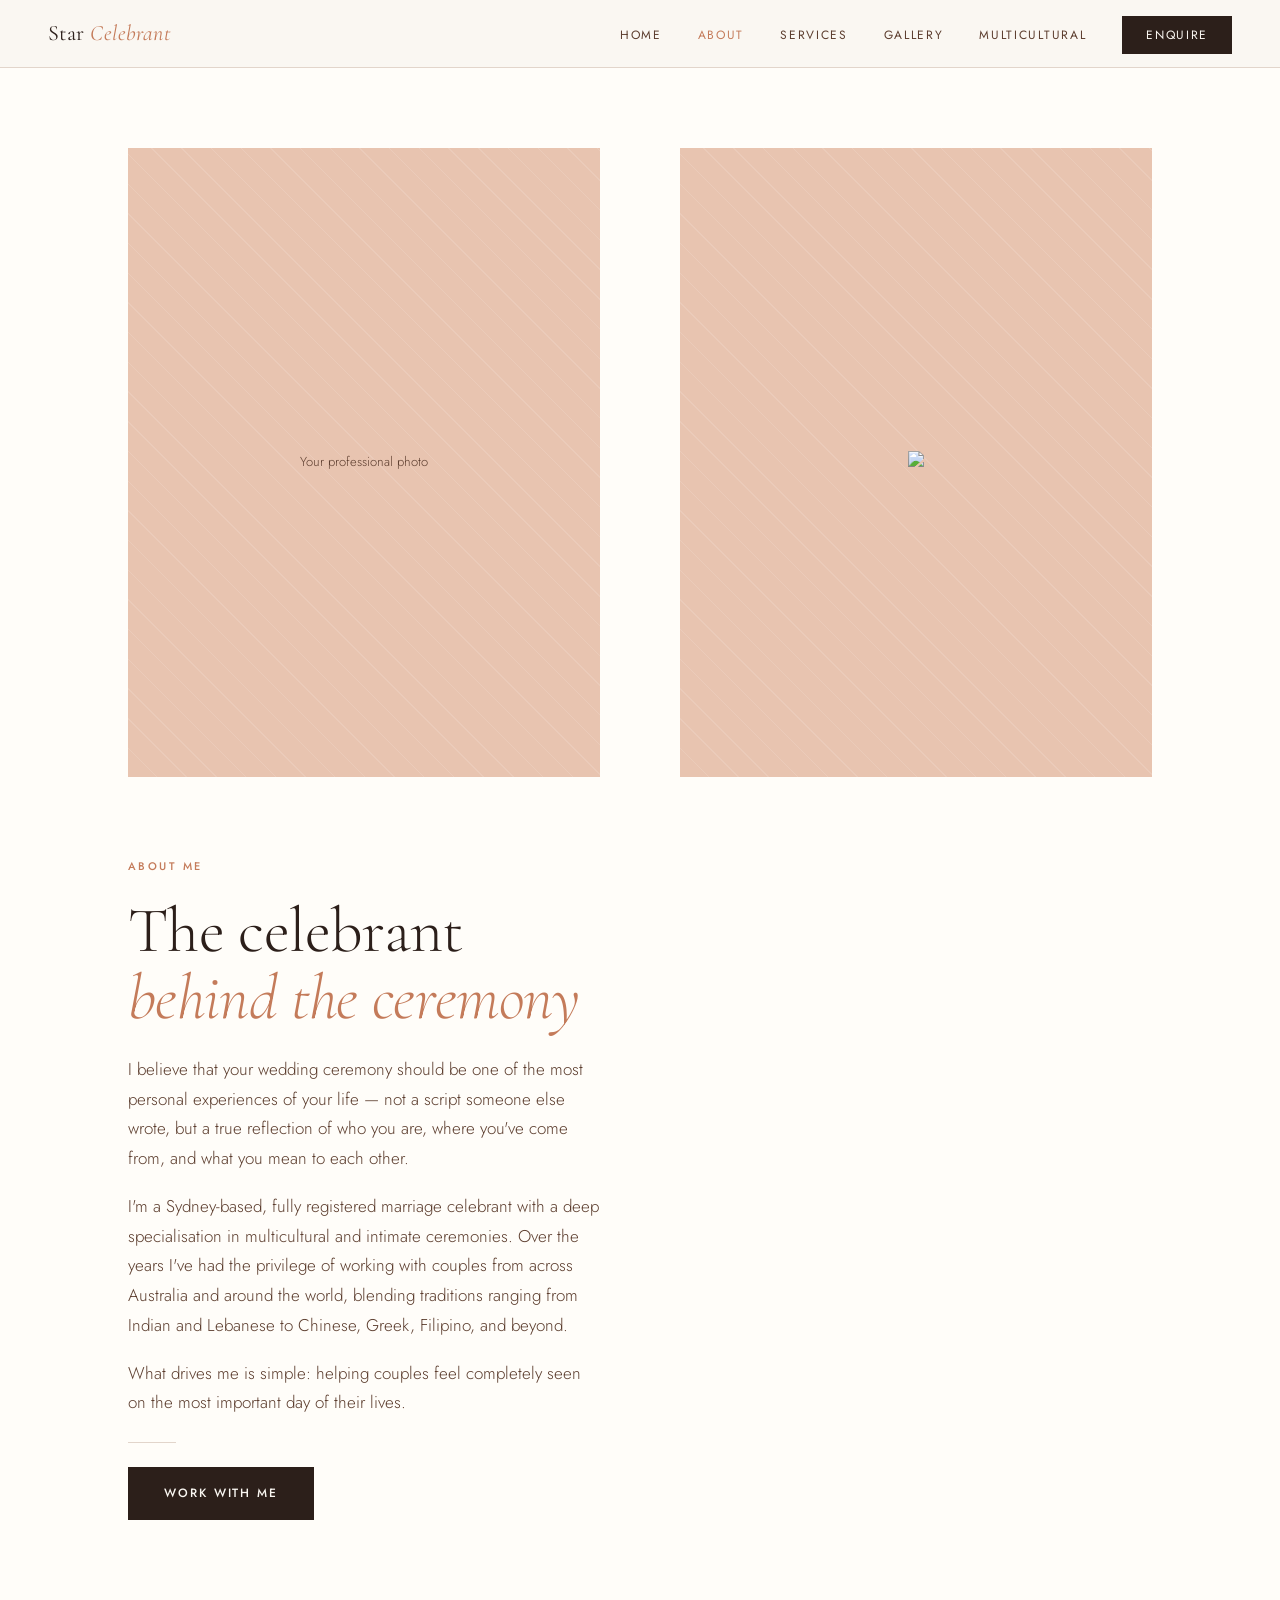
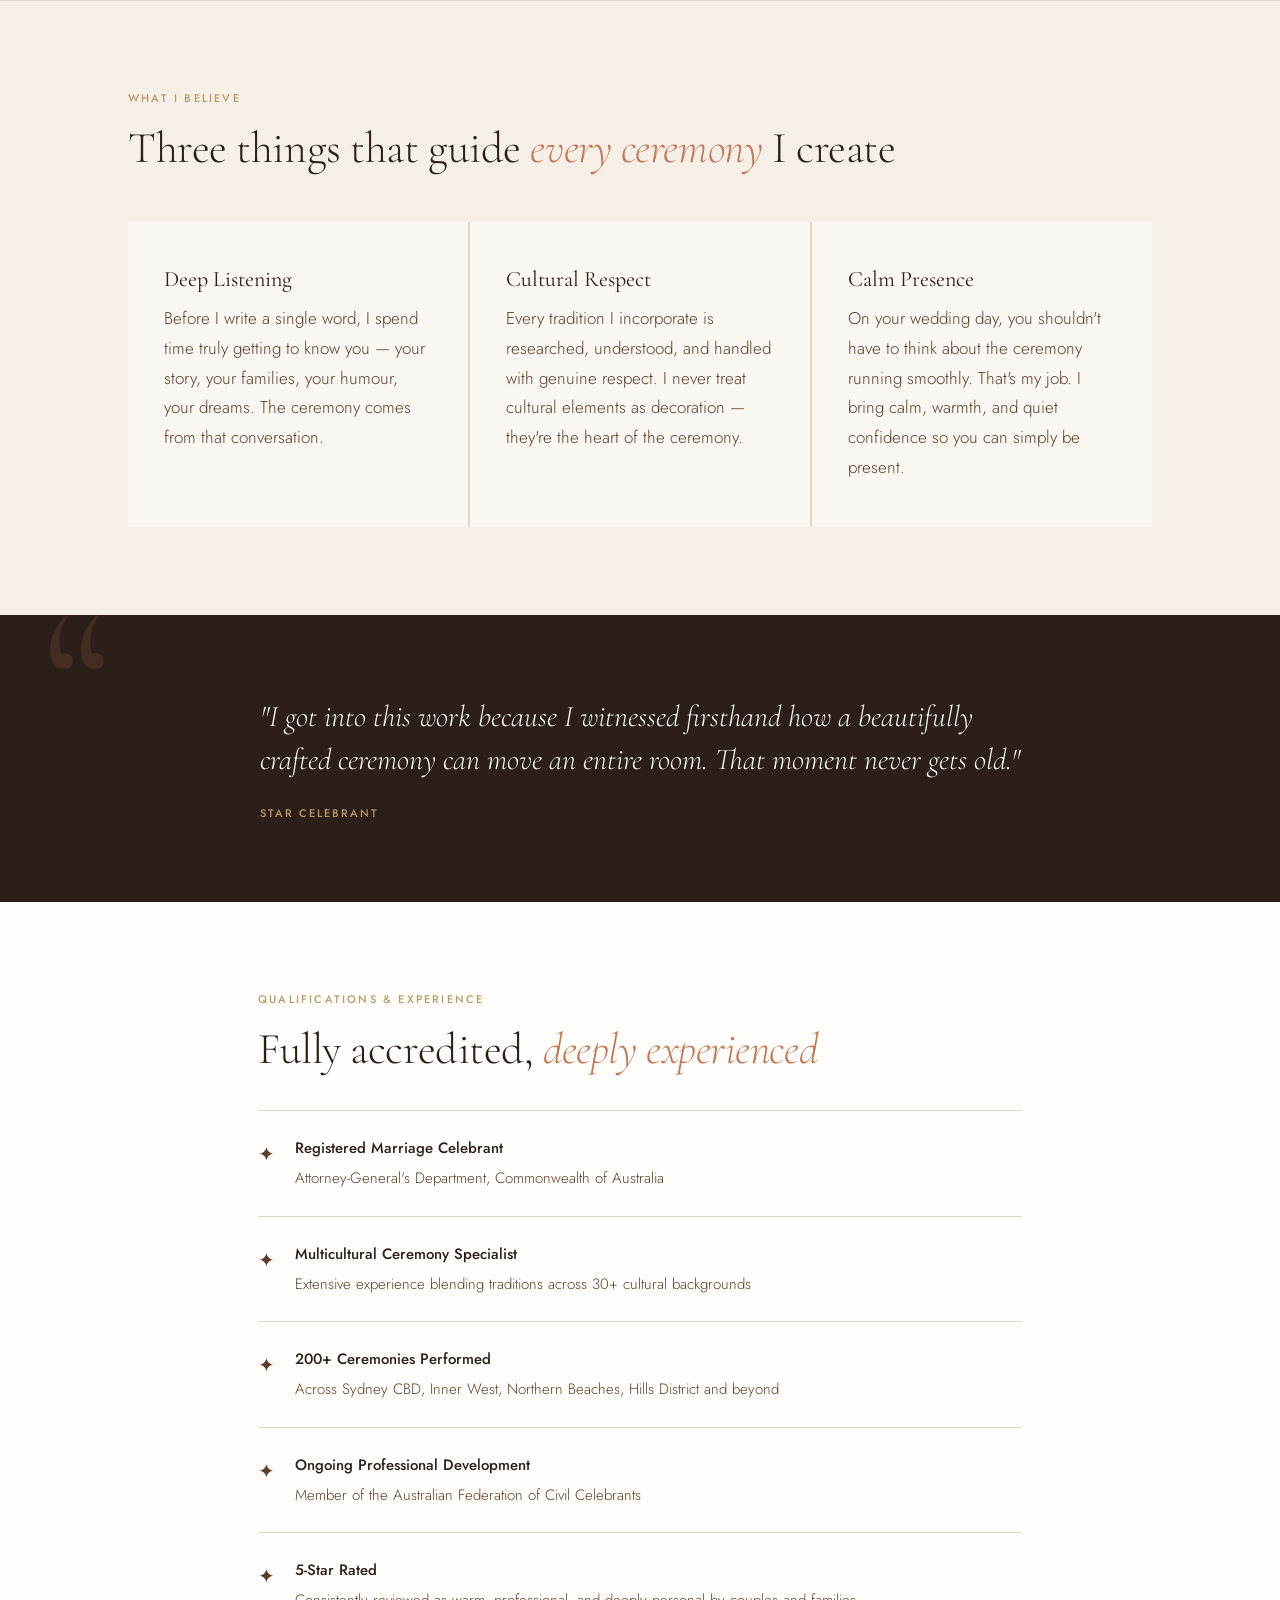
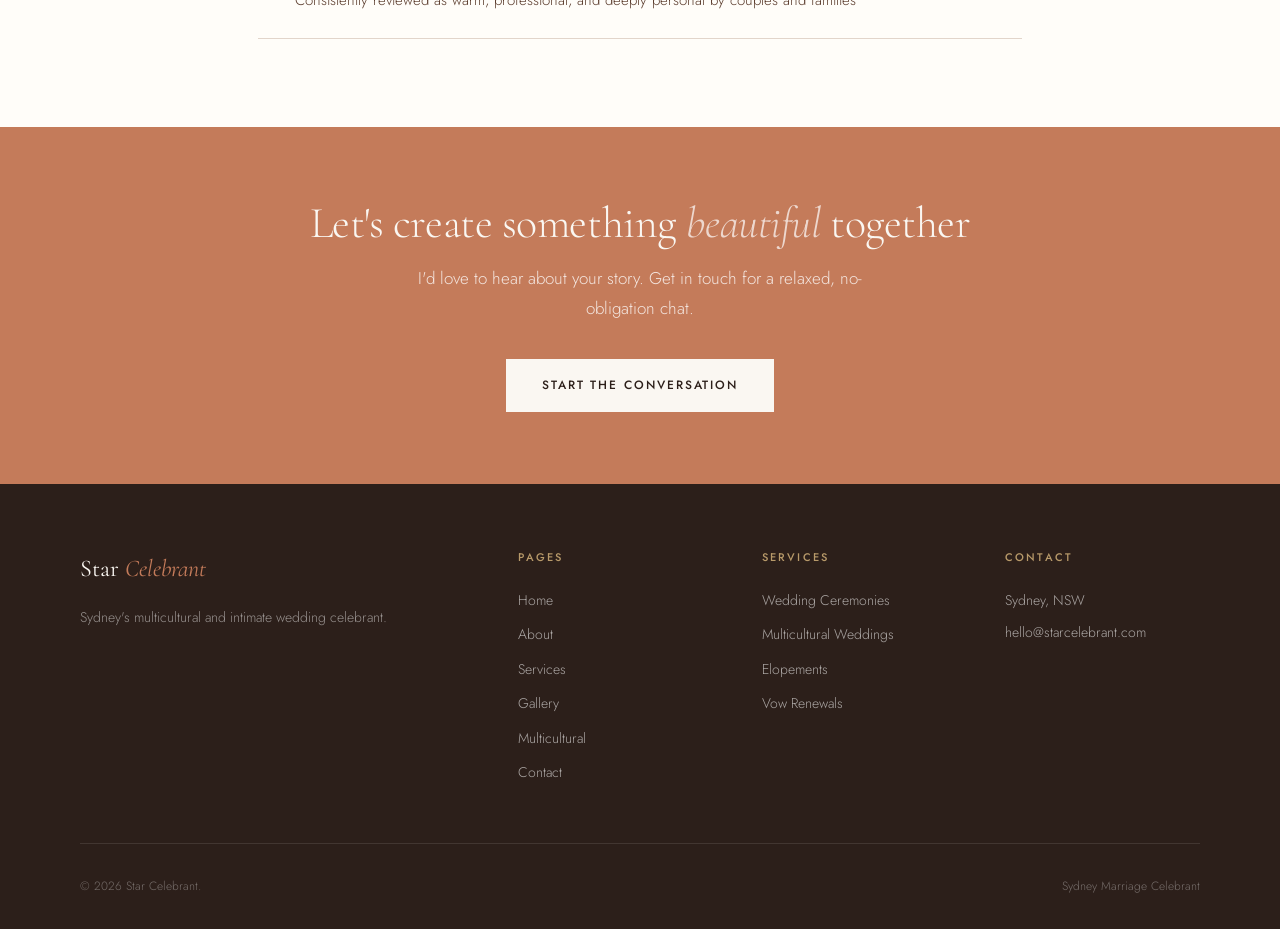
==== about.html @ bdd10b02 "Add files via upload" ====
<!DOCTYPE html>
<html lang="en">
<head>
<meta charset="UTF-8"><meta name="viewport" content="width=device-width, initial-scale=1.0">
<title>About — Star Celebrant Sydney</title>
<link rel="stylesheet" href="style.css">
<style>
.page-hero{background:var(--warm-white);padding:80px 0;border-bottom:1px solid var(--border);}
.page-hero-grid{display:grid;grid-template-columns:1fr 1fr;gap:80px;align-items:center;}
.photo-ph{aspect-ratio:3/4;background:var(--blush);display:flex;align-items:center;justify-content:center;position:relative;overflow:hidden;}
.photo-ph::after{content:'';position:absolute;inset:0;background:repeating-linear-gradient(45deg,transparent,transparent 20px,rgba(255,255,255,.12) 20px,rgba(255,255,255,.12) 21px);}
.photo-ph p{font-size:13px;color:var(--mid);z-index:1;}
.values{background:var(--section-alt);}
.values-grid{display:grid;grid-template-columns:repeat(3,1fr);gap:2px;background:var(--border);margin-top:48px;}
.value-card{background:var(--cream);padding:44px 36px;}
.value-card h3{font-size:22px;margin-bottom:12px;}
.credentials{background:var(--warm-white);}
.cred-list{list-style:none;margin-top:36px;}
.cred-list li{display:flex;gap:20px;padding:24px 0;border-top:1px solid var(--border);font-size:15px;color:var(--mid);align-items:start;}
.cred-list li:last-child{border-bottom:1px solid var(--border);}
.cred-icon{font-size:20px;flex-shrink:0;margin-top:2px;}
.cred-list strong{display:block;color:var(--deep);font-weight:500;font-size:15px;margin-bottom:4px;}
@media(max-width:860px){.page-hero-grid{grid-template-columns:1fr;}.values-grid{grid-template-columns:1fr;}}
</style>
</head>
<body>
<nav>
  <a href="index.html" class="nav-brand">Star <span>Celebrant</span></a>
  <button class="nav-toggle" onclick="document.querySelector('.nav-links').classList.toggle('open')">☰</button>
  <ul class="nav-links">
    <li><a href="index.html">Home</a></li>
    <li><a href="about.html" class="active">About</a></li>
    <li><a href="services.html">Services</a></li>
    <li><a href="gallery.html">Gallery</a></li>
    <li><a href="multicultural.html">Multicultural</a></li>
    <li><a href="contact.html" class="nav-cta">Enquire</a></li>
  </ul>
</nav>
<main>
<section class="page-hero">
  <div class="container-wide">
    <div class="page-hero-grid">
      <div class="photo-ph"><p>Your professional photo</p></div>
      <div class="photo-ph"><p><img src="https://raw.githubusercontent.com/rohitrevo/starcelebrant/refs/heads/main/images/StarCelebrantProfile.jpg?token=GHSAT0AAAAAAD56JT7UPALTMC3V56FE7LGQ2QSI5WQ"></p></div>
      <div>
        <span class="eyebrow">About Me</span>
        <h1>The celebrant <em>behind the ceremony</em></h1>
        <p style="margin-top:24px;">I believe that your wedding ceremony should be one of the most personal experiences of your life — not a script someone else wrote, but a true reflection of who you are, where you've come from, and what you mean to each other.</p>
        <p>I'm a Sydney-based, fully registered marriage celebrant with a deep specialisation in multicultural and intimate ceremonies. Over the years I've had the privilege of working with couples from across Australia and around the world, blending traditions ranging from Indian and Lebanese to Chinese, Greek, Filipino, and beyond.</p>
        <p>What drives me is simple: helping couples feel completely seen on the most important day of their lives.</p>
        <div class="divider"></div>
        <a href="contact.html" class="btn-primary">Work With Me</a>
      </div>
    </div>
  </div>
</section>

<section class="values">
  <div class="container-wide">
    <span class="section-label">What I Believe</span>
    <h2>Three things that guide <em>every ceremony</em> I create</h2>
    <div class="values-grid">
      <div class="value-card"><h3>Deep Listening</h3><p>Before I write a single word, I spend time truly getting to know you — your story, your families, your humour, your dreams. The ceremony comes from that conversation.</p></div>
      <div class="value-card"><h3>Cultural Respect</h3><p>Every tradition I incorporate is researched, understood, and handled with genuine respect. I never treat cultural elements as decoration — they're the heart of the ceremony.</p></div>
      <div class="value-card"><h3>Calm Presence</h3><p>On your wedding day, you shouldn't have to think about the ceremony running smoothly. That's my job. I bring calm, warmth, and quiet confidence so you can simply be present.</p></div>
    </div>
  </div>
</section>

<div class="pull-quote">
  <div class="container-wide">
    <blockquote>"I got into this work because I witnessed firsthand how a beautifully crafted ceremony can move an entire room. That moment never gets old."<cite>Star Celebrant</cite></blockquote>
  </div>
</div>

<section class="credentials">
  <div class="container">
    <span class="section-label">Qualifications & Experience</span>
    <h2>Fully accredited, <em>deeply experienced</em></h2>
    <ul class="cred-list">
      <li><span class="cred-icon">✦</span><div><strong>Registered Marriage Celebrant</strong>Attorney-General's Department, Commonwealth of Australia</div></li>
      <li><span class="cred-icon">✦</span><div><strong>Multicultural Ceremony Specialist</strong>Extensive experience blending traditions across 30+ cultural backgrounds</div></li>
      <li><span class="cred-icon">✦</span><div><strong>200+ Ceremonies Performed</strong>Across Sydney CBD, Inner West, Northern Beaches, Hills District and beyond</div></li>
      <li><span class="cred-icon">✦</span><div><strong>Ongoing Professional Development</strong>Member of the Australian Federation of Civil Celebrants</div></li>
      <li><span class="cred-icon">✦</span><div><strong>5-Star Rated</strong>Consistently reviewed as warm, professional, and deeply personal by couples and families</div></li>
    </ul>
  </div>
</section>

<div class="cta-strip" style="background:var(--terracotta);padding:72px 48px;text-align:center;">
  <div class="container">
    <h2 style="color:var(--cream);margin-bottom:16px;">Let's create something <em style="color:rgba(255,255,255,.7);">beautiful</em> together</h2>
    <p style="color:rgba(255,255,255,.8);max-width:480px;margin:0 auto 36px;">I'd love to hear about your story. Get in touch for a relaxed, no-obligation chat.</p>
    <a href="contact.html" class="btn-light" style="background:var(--cream);color:var(--deep);text-decoration:none;font-family:'Jost',sans-serif;font-size:12px;letter-spacing:.16em;text-transform:uppercase;font-weight:500;padding:16px 36px;display:inline-block;">Start the Conversation</a>
  </div>
</div>
</main>
<footer>
  <div class="footer-grid">
    <div><span class="footer-brand">Star <span>Celebrant</span></span><p class="footer-desc">Sydney's multicultural and intimate wedding celebrant.</p></div>
    <div class="footer-col"><h4>Pages</h4><a href="index.html">Home</a><a href="about.html">About</a><a href="services.html">Services</a><a href="gallery.html">Gallery</a><a href="multicultural.html">Multicultural</a><a href="contact.html">Contact</a></div>
    <div class="footer-col"><h4>Services</h4><a href="services.html">Wedding Ceremonies</a><a href="services.html">Multicultural Weddings</a><a href="services.html">Elopements</a><a href="services.html">Vow Renewals</a></div>
    <div class="footer-col"><h4>Contact</h4><p>Sydney, NSW</p><a href="mailto:hello@starcelebrant.com">hello@starcelebrant.com</a></div>
  </div>
  <div class="footer-bottom"><span>© 2026 Star Celebrant.</span><span>Sydney Marriage Celebrant</span></div>
</footer>
</body></html>
---- style.css ----
@import url('https://fonts.googleapis.com/css2?family=Cormorant+Garamond:ital,wght@0,300;0,400;0,600;1,300;1,400;1,600&family=Jost:wght@300;400;500&display=swap');

*, *::before, *::after { box-sizing: border-box; margin: 0; padding: 0; }

:root {
  --cream: #FAF7F2;
  --warm-white: #FFFDF9;
  --blush: #E8C4B0;
  --blush-light: #F4DDD1;
  --terracotta: #C47B5A;
  --terracotta-dark: #A0613F;
  --deep: #2C1F1A;
  --mid: #5C3D2E;
  --muted: #9A7E72;
  --gold: #B89A6A;
  --border: #E2D5CB;
  --section-alt: #F5EFE8;
}

body {
  font-family: 'Jost', sans-serif;
  background: var(--cream);
  color: var(--deep);
  font-size: 17px;
  line-height: 1.75;
  font-weight: 300;
}

/* NAV */
nav {
  position: fixed;
  top: 0; left: 0; right: 0;
  z-index: 100;
  background: rgba(250, 247, 242, 0.95);
  backdrop-filter: blur(8px);
  border-bottom: 1px solid var(--border);
  padding: 0 48px;
  height: 68px;
  display: flex;
  align-items: center;
  justify-content: space-between;
}

.nav-brand {
  font-family: 'Cormorant Garamond', serif;
  font-size: 22px;
  font-weight: 400;
  color: var(--deep);
  text-decoration: none;
  letter-spacing: 0.02em;
}

.nav-brand span { color: var(--terracotta); font-style: italic; }

.nav-links {
  display: flex;
  align-items: center;
  gap: 36px;
  list-style: none;
}

.nav-links a {
  font-size: 12px;
  letter-spacing: 0.14em;
  text-transform: uppercase;
  font-weight: 400;
  color: var(--mid);
  text-decoration: none;
  transition: color 0.2s;
}

.nav-links a:hover, .nav-links a.active { color: var(--terracotta); }

.nav-cta {
  background: var(--deep) !important;
  color: var(--cream) !important;
  padding: 10px 24px !important;
  letter-spacing: 0.14em !important;
  transition: background 0.2s !important;
}

.nav-cta:hover { background: var(--terracotta) !important; }

/* PAGE OFFSET */
main { padding-top: 68px; }

/* SHARED TYPOGRAPHY */
.eyebrow {
  font-size: 11px;
  letter-spacing: 0.22em;
  text-transform: uppercase;
  color: var(--terracotta);
  font-weight: 500;
  display: block;
  margin-bottom: 20px;
}

h1 {
  font-family: 'Cormorant Garamond', serif;
  font-size: 64px;
  line-height: 1.05;
  font-weight: 300;
  color: var(--deep);
  letter-spacing: -0.01em;
}

h1 em, h2 em { font-style: italic; color: var(--terracotta); }

h2 {
  font-family: 'Cormorant Garamond', serif;
  font-size: 44px;
  line-height: 1.12;
  font-weight: 300;
  color: var(--deep);
  letter-spacing: -0.01em;
  margin-bottom: 24px;
}

h3 {
  font-family: 'Cormorant Garamond', serif;
  font-size: 26px;
  font-weight: 400;
  color: var(--deep);
  margin-bottom: 12px;
  line-height: 1.2;
}

p { color: var(--mid); margin-bottom: 18px; }
p:last-child { margin-bottom: 0; }

.section-label {
  font-size: 11px;
  letter-spacing: 0.2em;
  text-transform: uppercase;
  color: var(--gold);
  font-weight: 500;
  display: block;
  margin-bottom: 16px;
}

/* LAYOUT */
.container { max-width: 860px; margin: 0 auto; padding: 0 48px; }
.container-wide { max-width: 1120px; margin: 0 auto; padding: 0 48px; }
section { padding: 88px 0; }

/* BUTTONS */
.btn-primary {
  background: var(--deep);
  color: var(--cream);
  text-decoration: none;
  font-family: 'Jost', sans-serif;
  font-size: 12px;
  letter-spacing: 0.16em;
  text-transform: uppercase;
  font-weight: 500;
  padding: 16px 36px;
  display: inline-block;
  transition: background 0.25s;
}
.btn-primary:hover { background: var(--terracotta); }

.btn-ghost {
  color: var(--muted);
  text-decoration: none;
  font-family: 'Jost', sans-serif;
  font-size: 12px;
  letter-spacing: 0.14em;
  text-transform: uppercase;
  font-weight: 400;
  border-bottom: 1px solid var(--border);
  padding-bottom: 2px;
  transition: color 0.2s, border-color 0.2s;
  display: inline-block;
}
.btn-ghost:hover { color: var(--deep); border-color: var(--deep); }

/* PULL QUOTE */
.pull-quote {
  background: var(--deep);
  padding: 80px 48px;
  position: relative;
  overflow: hidden;
}
.pull-quote::before {
  content: '\201C';
  font-family: 'Cormorant Garamond', serif;
  font-size: 220px;
  color: var(--terracotta);
  opacity: 0.15;
  position: absolute;
  top: -40px; left: 40px;
  line-height: 1;
}
.pull-quote blockquote {
  font-family: 'Cormorant Garamond', serif;
  font-size: 30px;
  font-weight: 300;
  font-style: italic;
  line-height: 1.45;
  color: var(--cream);
  max-width: 760px;
  margin: 0 auto;
  position: relative;
  z-index: 1;
}
.pull-quote cite {
  display: block;
  font-family: 'Jost', sans-serif;
  font-size: 11px;
  letter-spacing: 0.18em;
  text-transform: uppercase;
  font-style: normal;
  color: var(--gold);
  margin-top: 24px;
  font-weight: 500;
}

/* FOOTER */
footer {
  background: var(--deep);
  color: var(--cream);
  padding: 64px 48px 32px;
}
.footer-grid {
  max-width: 1120px;
  margin: 0 auto;
  display: grid;
  grid-template-columns: 2fr 1fr 1fr 1fr;
  gap: 48px;
  padding-bottom: 48px;
  border-bottom: 1px solid rgba(255,255,255,0.1);
  margin-bottom: 32px;
}
.footer-brand {
  font-family: 'Cormorant Garamond', serif;
  font-size: 24px;
  font-weight: 400;
  color: var(--cream);
  margin-bottom: 16px;
  display: block;
}
.footer-brand span { color: var(--terracotta); font-style: italic; }
.footer-desc { font-size: 14px; color: rgba(255,255,255,0.5); line-height: 1.7; }
.footer-col h4 {
  font-size: 11px;
  letter-spacing: 0.2em;
  text-transform: uppercase;
  color: var(--gold);
  font-weight: 500;
  margin-bottom: 20px;
  font-family: 'Jost', sans-serif;
}
.footer-col a {
  display: block;
  font-size: 14px;
  color: rgba(255,255,255,0.6);
  text-decoration: none;
  margin-bottom: 10px;
  transition: color 0.2s;
}
.footer-col a:hover { color: var(--cream); }
.footer-col p { font-size: 14px; color: rgba(255,255,255,0.6); margin-bottom: 8px; }
.footer-bottom {
  max-width: 1120px;
  margin: 0 auto;
  display: flex;
  justify-content: space-between;
  align-items: center;
  font-size: 12px;
  color: rgba(255,255,255,0.35);
}

/* DIVIDER */
.divider { width: 48px; height: 1px; background: var(--border); margin: 24px 0; }

/* MOBILE NAV */
.nav-toggle { display: none; background: none; border: none; cursor: pointer; color: var(--deep); font-size: 22px; }

@media (max-width: 860px) {
  nav { padding: 0 24px; }
  .nav-links { display: none; flex-direction: column; position: fixed; top: 68px; left: 0; right: 0; background: var(--cream); padding: 24px; border-bottom: 1px solid var(--border); gap: 20px; }
  .nav-links.open { display: flex; }
  .nav-toggle { display: block; }
  h1 { font-size: 44px; }
  h2 { font-size: 34px; }
  .container, .container-wide { padding: 0 24px; }
  section { padding: 64px 0; }
  .footer-grid { grid-template-columns: 1fr 1fr; gap: 32px; }
  .pull-quote { padding: 48px 24px; }
  .pull-quote blockquote { font-size: 22px; }
}
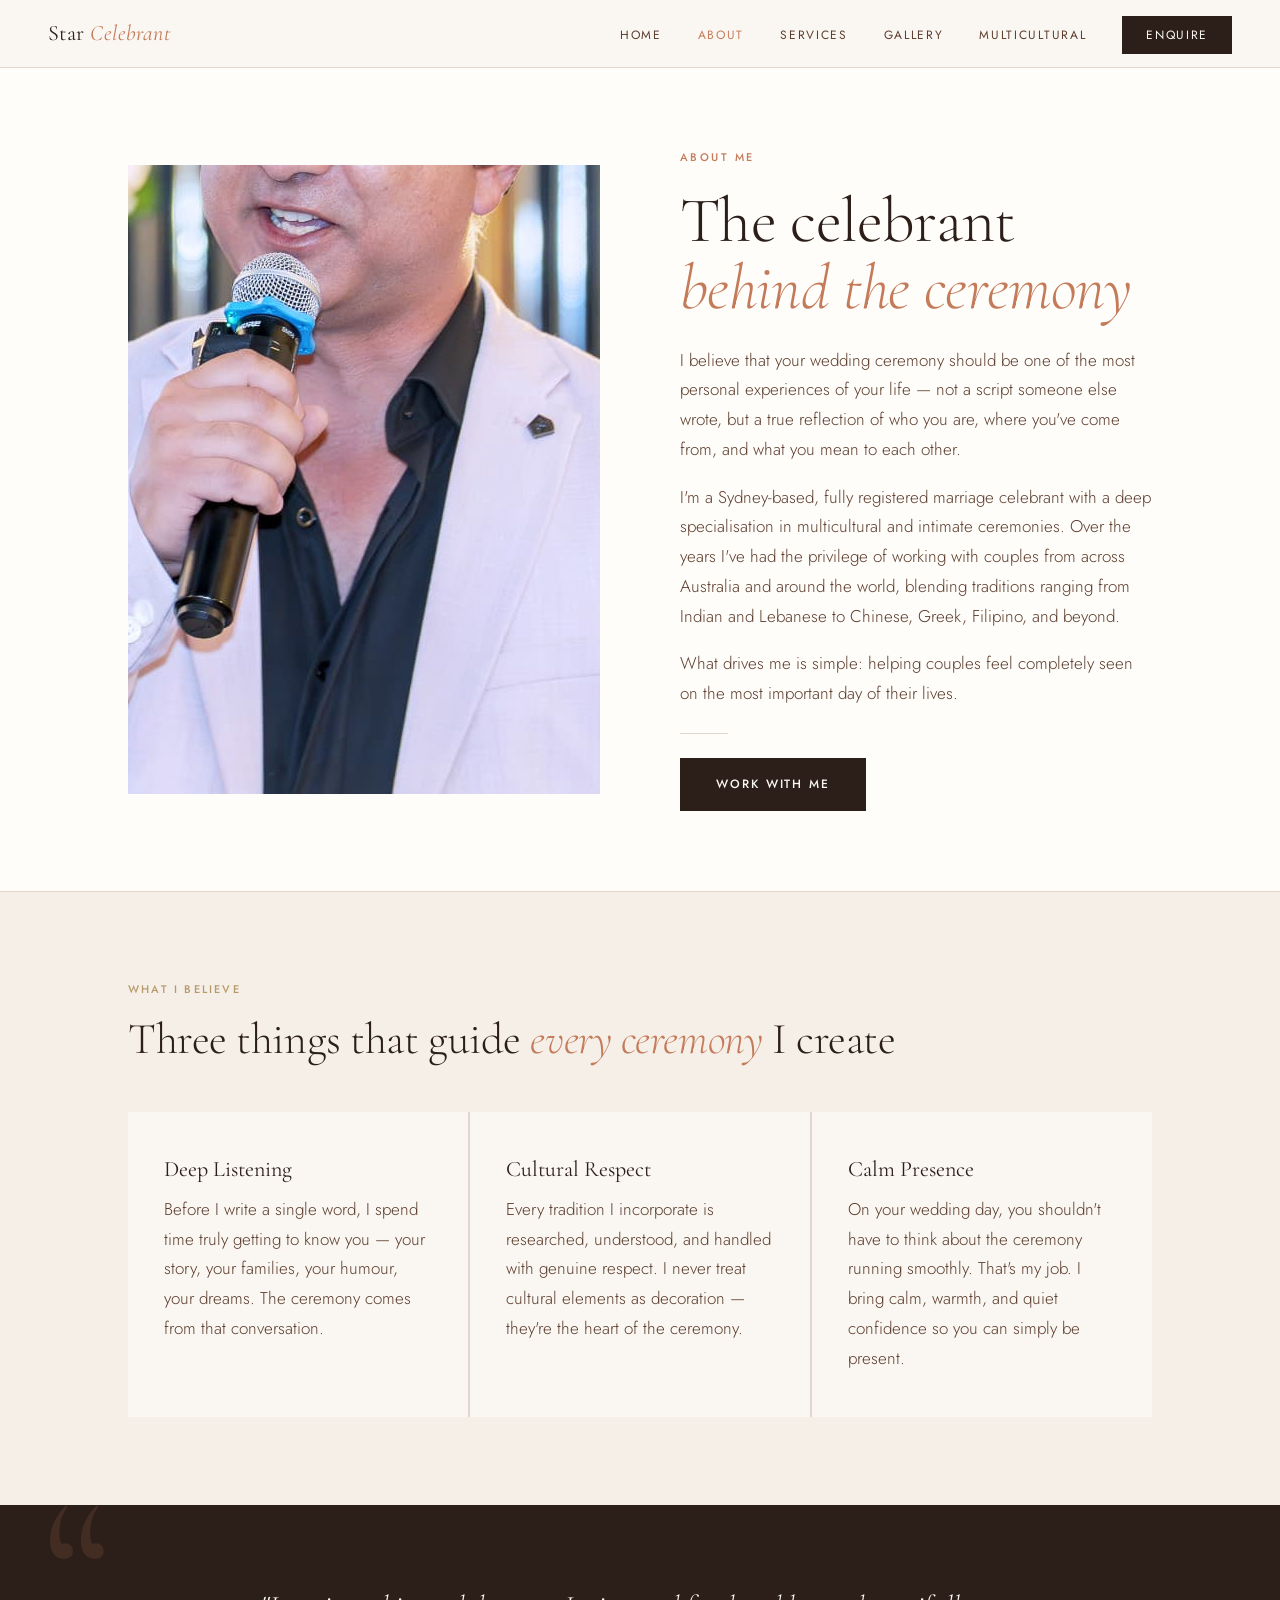
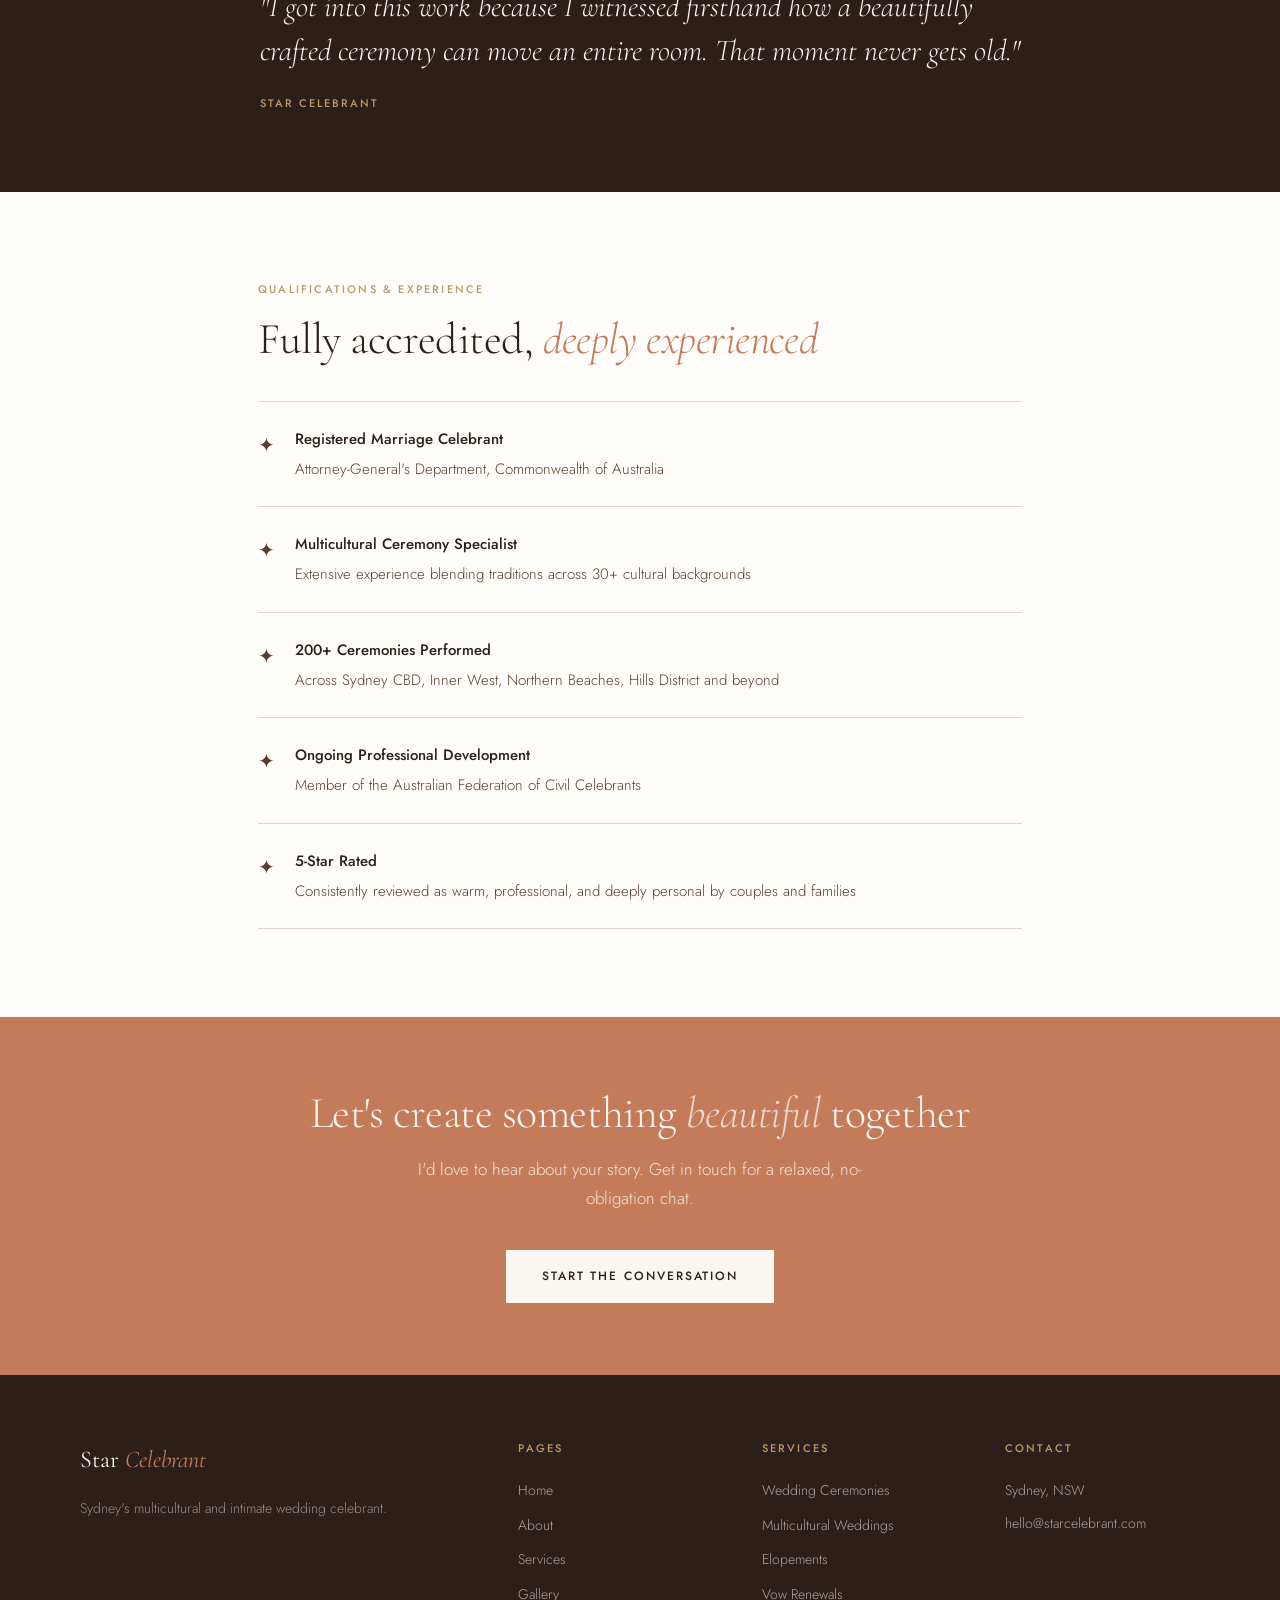
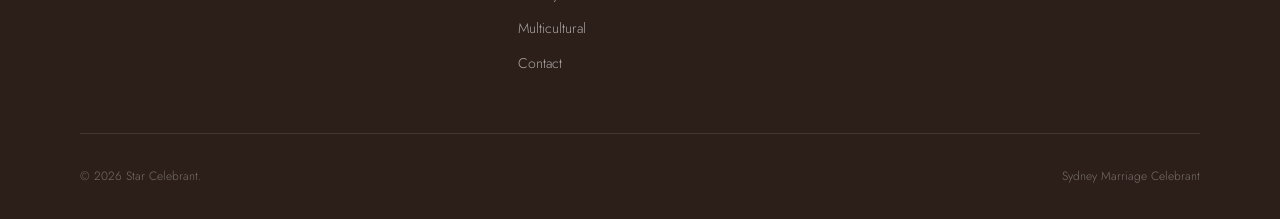
==== commit 2c6fe053: "Update about.html" ====
--- a/about.html
+++ b/about.html
@@ -40,9 +40,8 @@
 <section class="page-hero">
   <div class="container-wide">
     <div class="page-hero-grid">
-      <div class="photo-ph"><p>Your professional photo</p></div>
-      <div class="photo-ph"><p><img src="https://raw.githubusercontent.com/rohitrevo/starcelebrant/refs/heads/main/images/StarCelebrantProfile.jpg?token=GHSAT0AAAAAAD56JT7UPALTMC3V56FE7LGQ2QSI5WQ"></p></div>
-      <div>
+      <div class="photo-ph"><p><img src="images/StarCelebrantProfile.jpg" alt="Star Celebrant Sydney"></p></div>
+       <div>
         <span class="eyebrow">About Me</span>
         <h1>The celebrant <em>behind the ceremony</em></h1>
         <p style="margin-top:24px;">I believe that your wedding ceremony should be one of the most personal experiences of your life — not a script someone else wrote, but a true reflection of who you are, where you've come from, and what you mean to each other.</p>
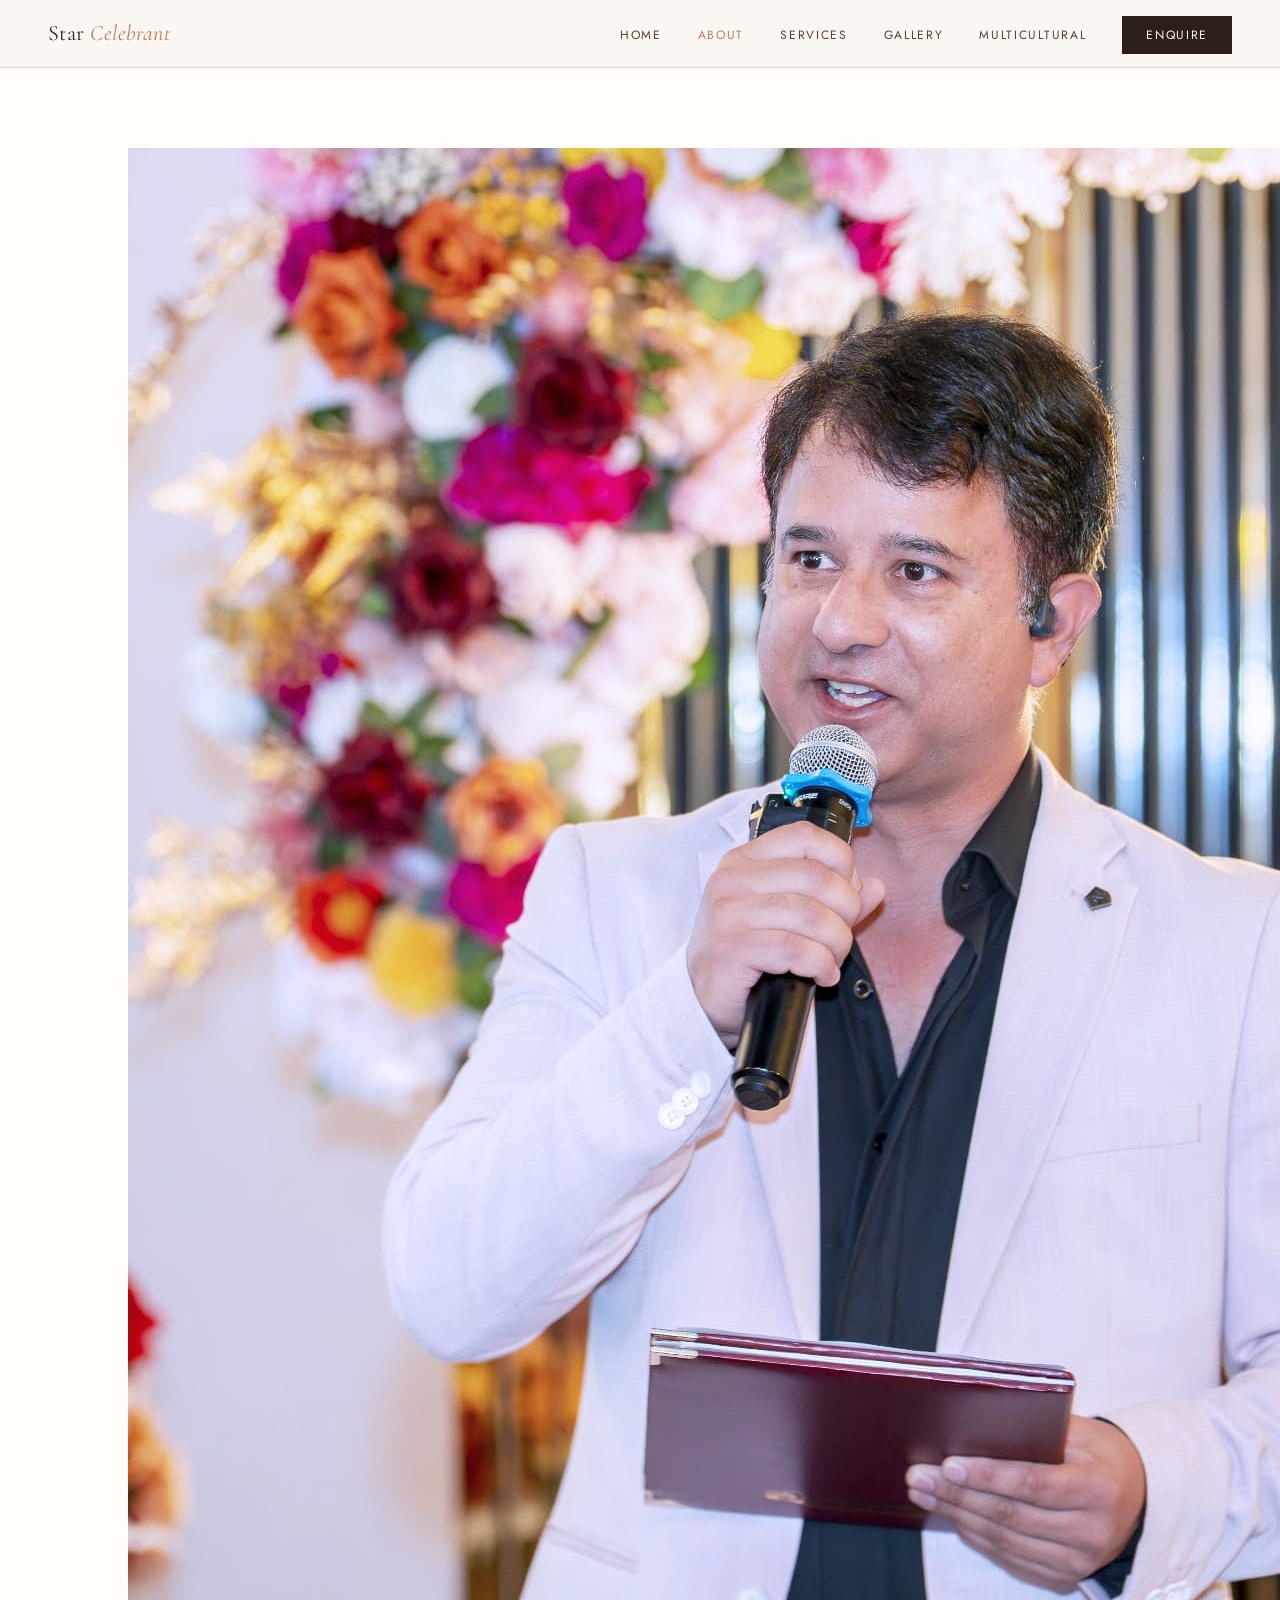
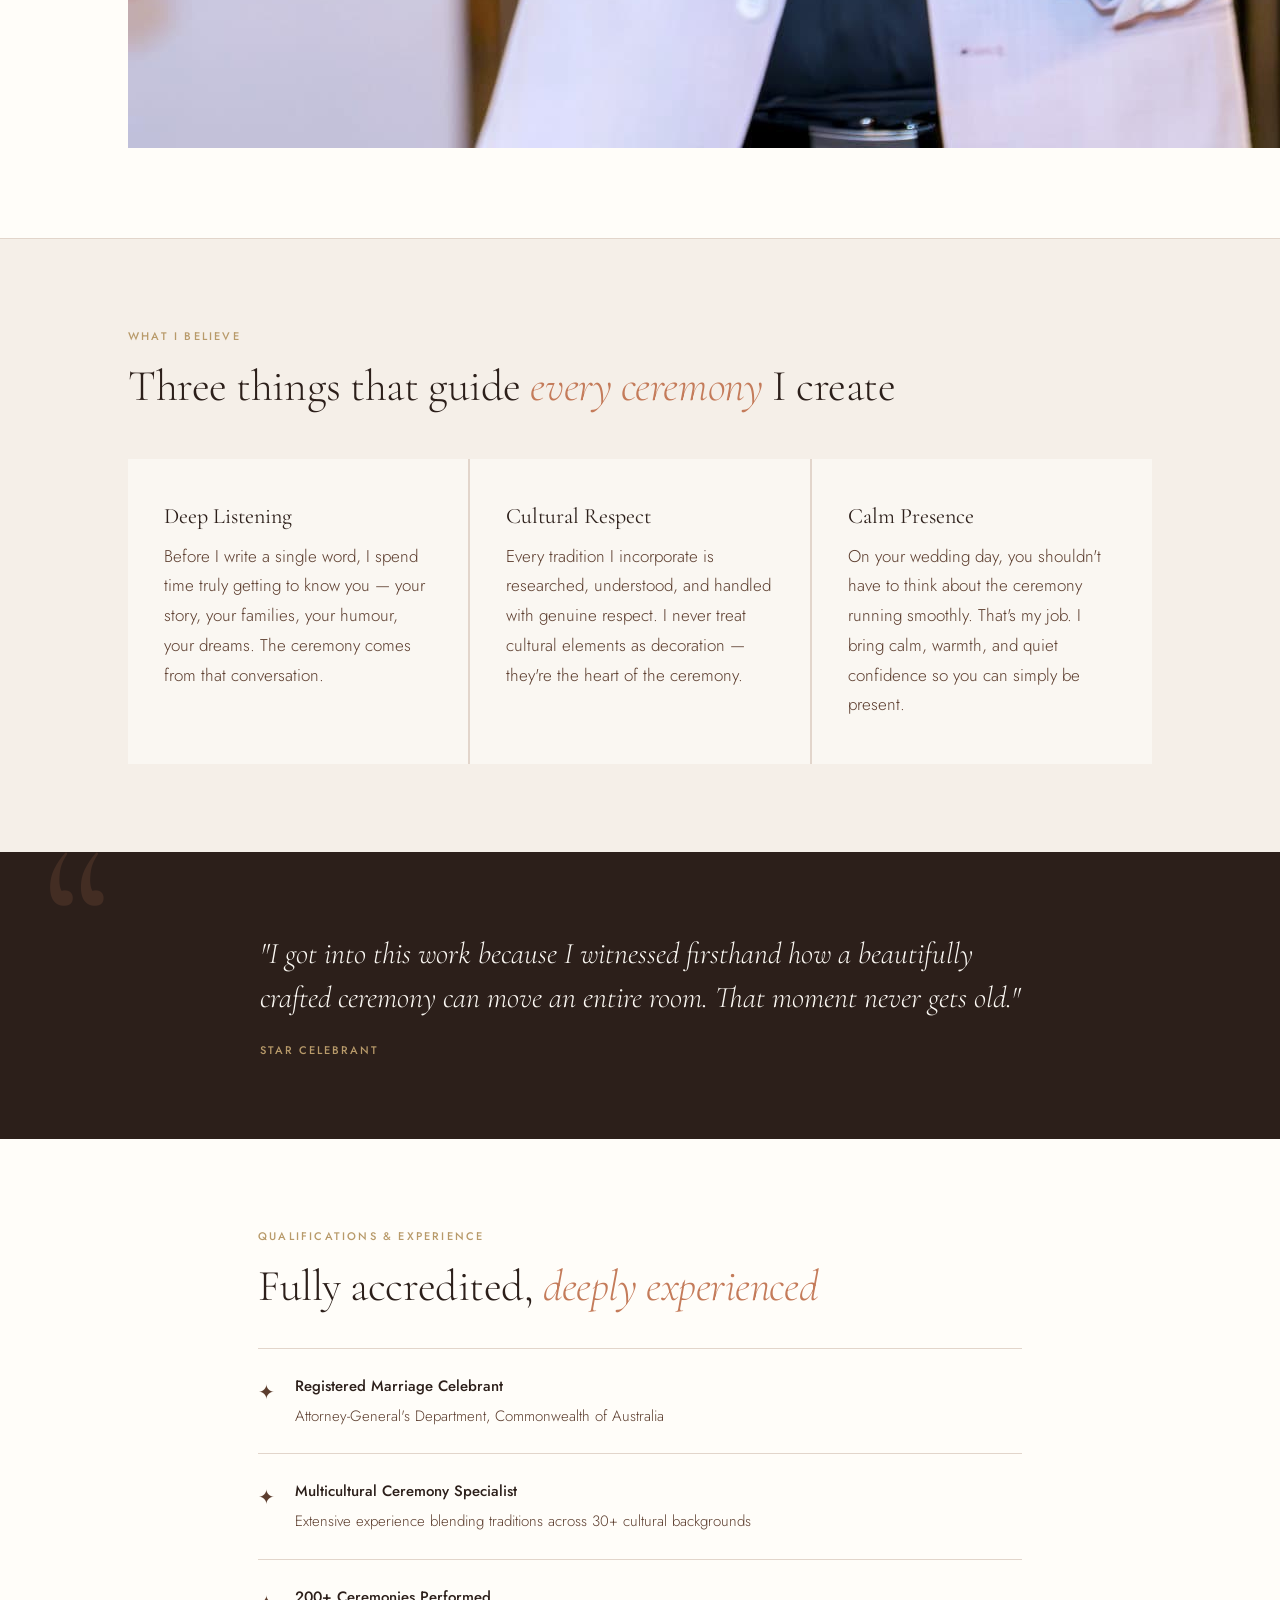
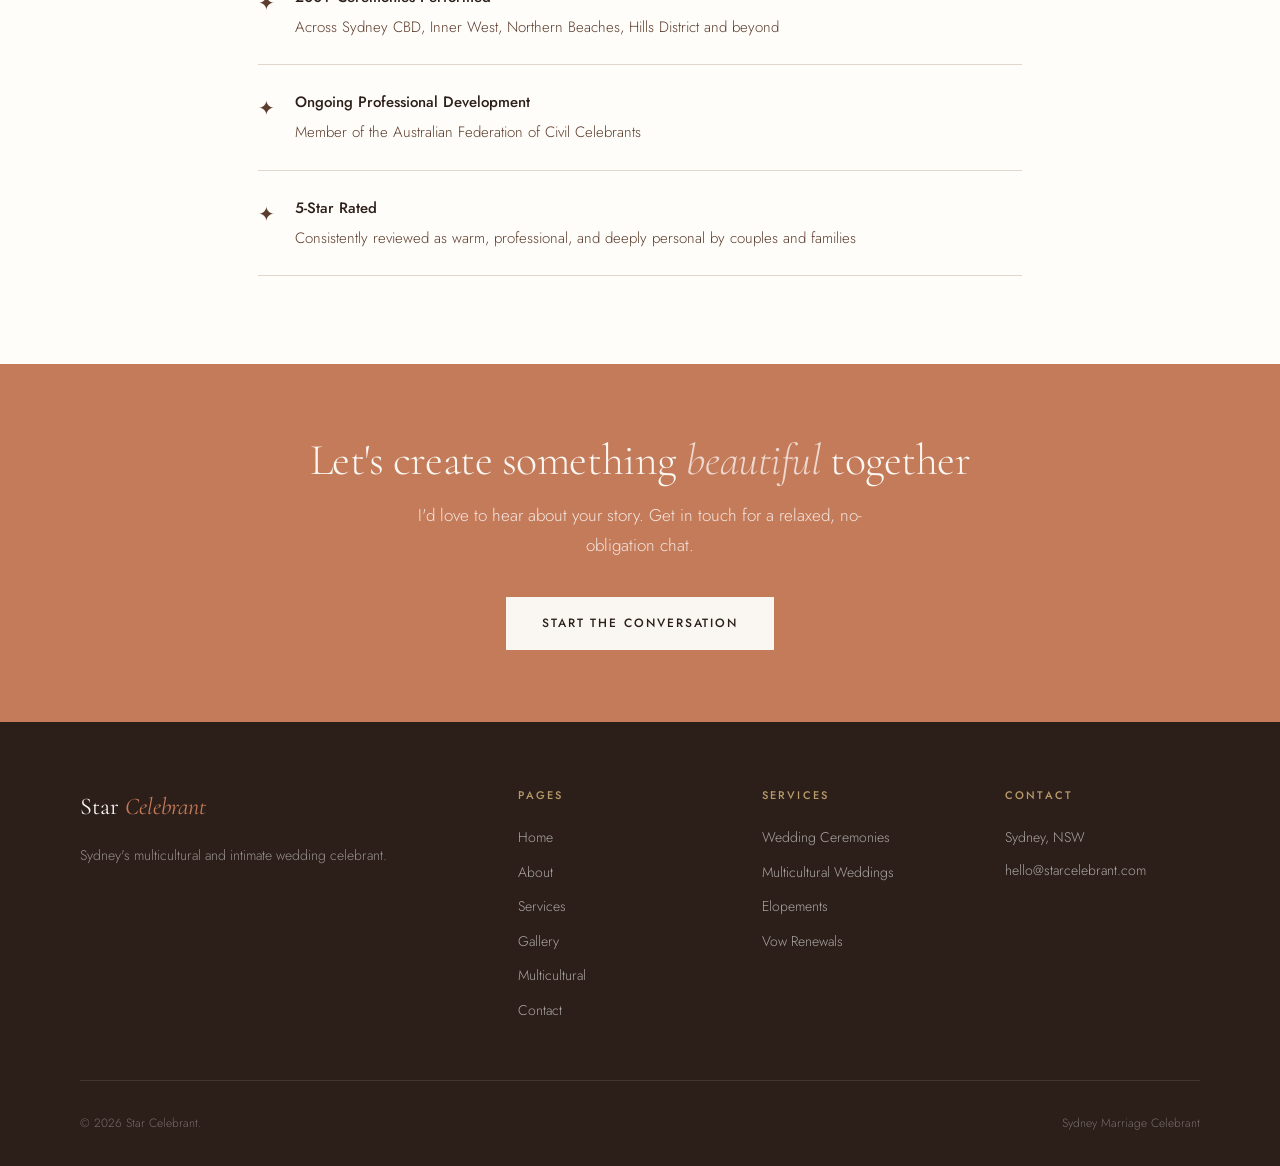
==== commit 3f7feec2: "Update about.html" ====
--- a/about.html
+++ b/about.html
@@ -40,7 +40,9 @@
 <section class="page-hero">
   <div class="container-wide">
     <div class="page-hero-grid">
-      <div class="photo-ph"><p><img src="images/StarCelebrantProfile.jpg" alt="Star Celebrant Sydney"></p></div>
+      <div class="about-img-ph">
+  <img src="images/StarCelebrantProfile.jpg" alt="Star Celebrant Sydney wedding celebrant">
+</div>
        <div>
         <span class="eyebrow">About Me</span>
         <h1>The celebrant <em>behind the ceremony</em></h1>
--- a/style.css
+++ b/style.css
@@ -81,6 +81,14 @@
 
 .nav-cta:hover { background: var(--terracotta) !important; }
 
+
+.hero-photo img {
+  width: 100%;
+  height: 100%;
+  object-fit: cover;
+  object-position: center top;
+}
+
 /* PAGE OFFSET */
 main { padding-top: 68px; }
 
